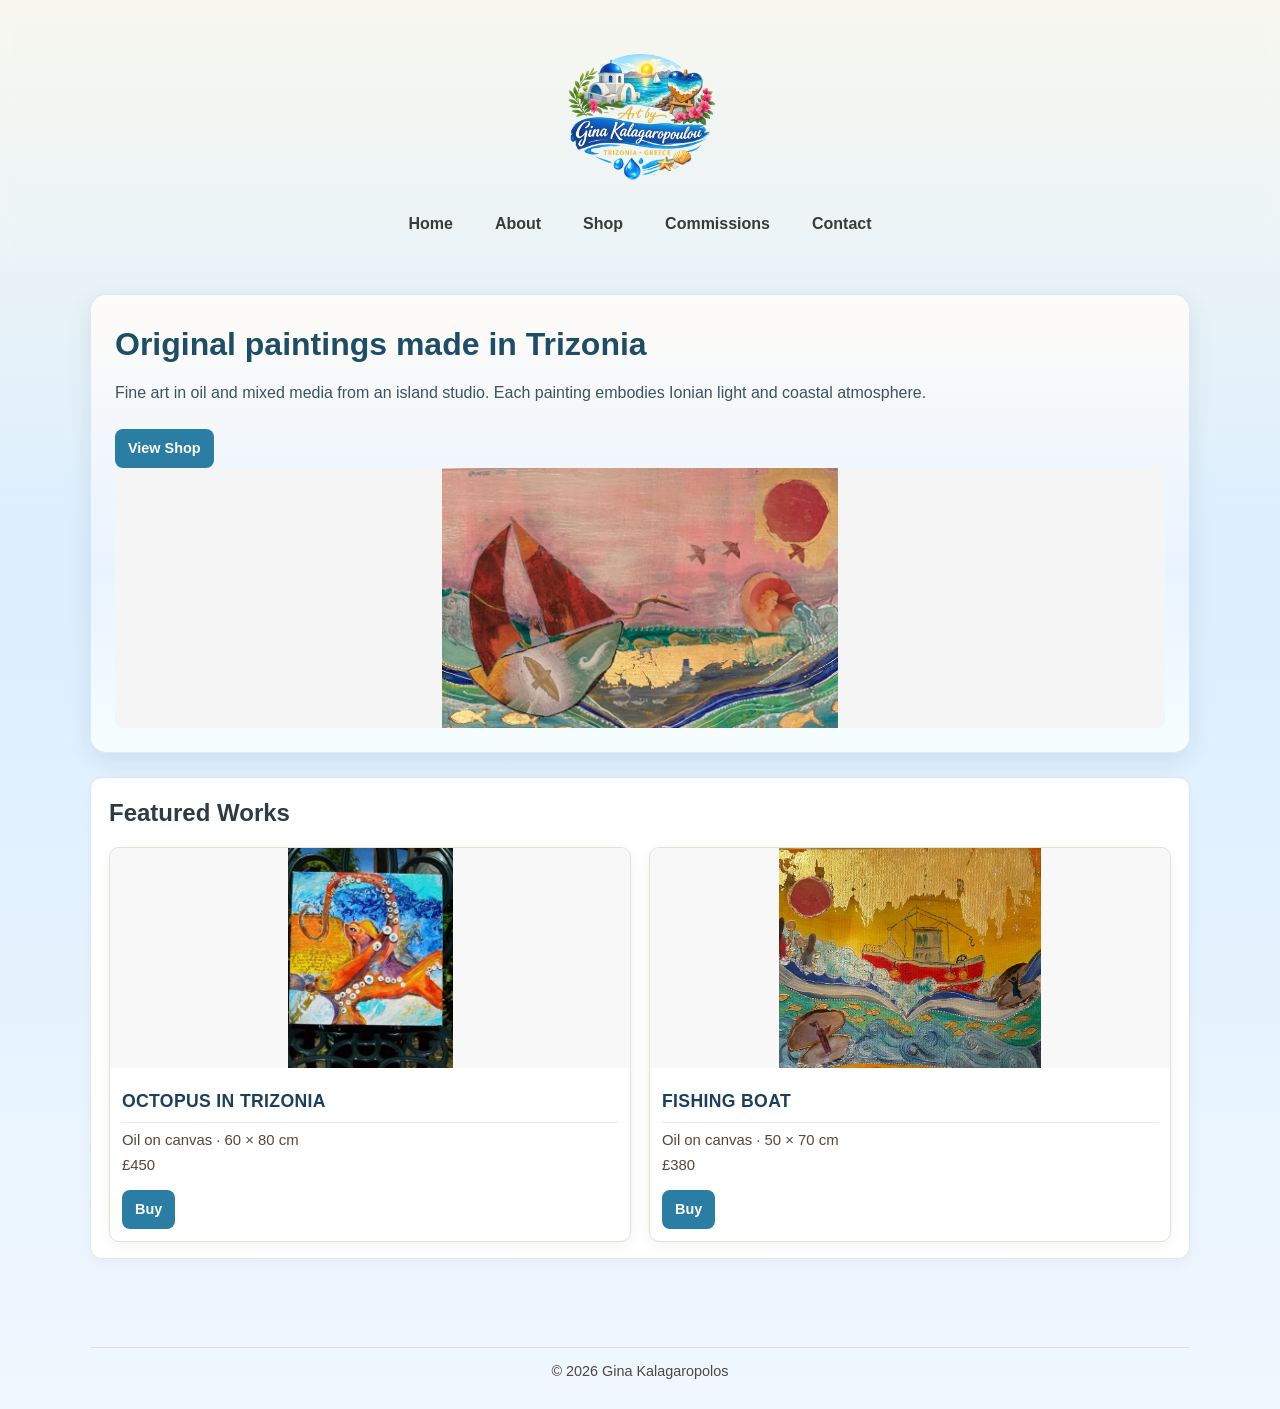
==== index.html @ 839daba5 "inital commit" ====
<!DOCTYPE html>
<html lang="en">
<head>
  <meta charset="UTF-8">
  <meta name="viewport" content="width=device-width, initial-scale=1.0">
  <title>Gina Kalagaropolos | Trizonia Paintings</title>
  <link rel="stylesheet" href="css/styles.css">
</head>
<body>
<header>
  <div class="header-inner log2-only">
    <img class="log2" src="images/logo/logo2.png" alt="Gina in Triz logo">
    <nav>
      <a href="index.html">Home</a>
      <a href="about.html">About</a>
      <a href="shop.html">Shop</a>
      <a href="commissions.html">Commissions</a>
      <a href="contact.html">Contact</a>
    </nav>
  </div>
</header>
<main>
  <section class="hero">
    <div class="hero-content">
      <h2>Original paintings made in Trizonia</h2>
      <p>Fine art in oil and mixed media from an island studio. Each painting embodies Ionian light and coastal atmosphere.</p>
      <a class="btn" href="shop.html">View Shop</a>
    </div>
    <div>
      <img class="hero-image" src="images/boats/sunset.jpg" alt="Beach sunset painting">
    </div>
  </section>
  <section class="section">
    <h2>Featured Works</h2>
    <div class="grid">
      <article class="card">
        <img src="images/octopuses/orange-1.jpg" alt="Octopus in Trizonia">
        <div class="card-body">
          <h3>Octopus in Trizonia</h3>
          <p>Oil on canvas · 60 × 80 cm</p>
          <p>£450</p>
          <a class="btn" href="#">Buy</a>
        </div>
      </article>
      <article class="card">
        <img src="images/boats/fishingboat.jpg" alt="Fishing Boat">
        <div class="card-body">
          <h3>Fishing Boat</h3>
          <p>Oil on canvas · 50 × 70 cm</p>
          <p>£380</p>
          <a class="btn" href="#">Buy</a>
        </div>
      </article>
    </div>
  </section>
</main>
<footer>&copy; 2026 Gina Kalagaropolos</footer>
</body>
</html>
---- css/styles.css ----
/* Reset */
* {
  box-sizing: border-box;
  margin: 0;
  padding: 0;
}

:root {
  --bg: #f8f3e8;
  --surface: #fffdf8;
  --text: #2e3b45;
  --muted: #6f6153;
  --primary: #2a7ea4;
  --primary-dark: #1e5880;
  --accent: #efb668;
  --border: #e8dfd5;
  --shadow: 0 8px 24px rgba(29, 56, 84, 0.1);
}

body {
  font-family: 'Inter', 'Segoe UI', Tahoma, Geneva, Verdana, sans-serif;
  line-height: 1.6;
  color: var(--text);
  background: linear-gradient(180deg, #f7f7ef 0%, #dbefff 40%, #f0f7ff 100%);
  min-height: 100vh;
}

header {
  text-align: center;
  padding: 18px 16px;
  background: transparent;
  border-bottom: none;
  position: sticky;
  top: 0;
  z-index: 20;
  backdrop-filter: blur(6px);
}

header h1 {
  font-size: clamp(1.4rem, 4vw, 1.7rem);
  letter-spacing: 0.4px;
  margin: 0;
  color: #1c4c62;
}

header p {
  color: #3b5868;
  font-size: 0.82rem;
  margin-top: 3px;
  margin-bottom: 0;
}

.brand {
  display: none;
}

.log2 {
  width: 160px;
  height: 160px;
  opacity: 0.94;
  filter: saturate(1.02);
  border-radius: 0;
  border: none;
  background: transparent;
  margin: 0 auto;
  display: block;
}

.log2-only {
  justify-content: center;
  padding: 16px 0 10px;
  background: transparent;
}

.log2-only nav { margin-top: 10px; }

nav {
  display: flex;
  justify-content: center;
  gap: 12px;
  flex-wrap: wrap;
  margin-top: 6px;
}

.log2-only .brand { display:none; }

.log2-only { justify-content: space-between; }

.log2-only .log2 { margin: 0 auto; }

nav a {
  display: inline-block;
  color: #3a3a3a;
  text-decoration: none;
  font-weight: 600;
  border: 1px solid transparent;
  border-radius: 999px;
  padding: 6px 14px;
  transition: all 0.2s ease;
}

nav a:hover,
nav a.active {
  background: #2a6f8f;
  color: #fff;
  border-color: #2a6f8f;
}

main {
  width: min(1100px, 94vw);
  margin: 22px auto;
  padding-bottom: 40px;
}

.grid {
  display: grid;
  grid-template-columns: repeat(auto-fit, minmax(260px, 1fr));
  gap: 18px;
  margin-top: 14px;
  align-items: start;
}

.hero {
  background: linear-gradient(180deg, #fefcf8 0%, #e9f3ff 60%, #f6feff 100%);
  border: 1px solid rgba(181, 210, 236, 0.45);
  border-radius: 16px;
  box-shadow: var(--shadow);
  padding: 24px;
  margin-bottom: 24px;
  position: relative;
  overflow: hidden;
}

.hero h2 {
  font-size: clamp(1.5rem, 4vw, 2rem);
  color: #1e4d66;
  margin-bottom: 10px;
}

.hero p {
  color: #3d535f;
  font-size: 1rem;
  margin-bottom: 14px;
}

.hero-image {
  width: 100%;
  max-height: 260px;
  border-radius: 8px;
  object-fit: contain;
  display: block;
  background: #f5f5f5;
}

.card img {
  width: 100%;
  height: 180px;
  object-fit: contain;
  background: #f8f8f8;
}

.hero-wave {
  position: absolute;
  bottom: 0;
  left: 0;
  width: 100%;
  height: 80px;
  overflow: hidden;
  line-height: 0;
}

.hero-wave svg {
  width: 100%;
  height: 100%;
  display: block;
}

.section {
  background: #fff;
  border: 1px solid #e2e7ee;
  border-radius: 12px;
  padding: 16px 18px;
  margin-bottom: 16px;
  box-shadow: 0 4px 14px rgba(0,0,0,0.04);
}
.section h3 {
  margin-top: 0;
  margin-bottom: 10px;
  font-size: 1.2rem;
  color: #1b3f5f;
  border-bottom: 1px solid #e6ecf4;
  padding-bottom: 6px;
  text-transform: uppercase;
  letter-spacing: 0.35px;
}

.section p {
  margin-top: 0;
  margin-bottom: 14px;
  color: #4f5661;
}

.section.highlight {
  background: linear-gradient(180deg, #fcfdff 0%, #eaf2ff 100%);
  border-color: #c8d8ec;
}

.section + .section {
  margin-top: 12px;
}

.section-card {
  background: var(--surface);
  border: 1px solid var(--border);
  border-radius: 12px;
  box-shadow: var(--shadow);
  margin-top: 18px;
  padding: 18px;
}

.section-card h2,
.section-card h3 {
  color: #223344;
  margin-bottom: 8px;
}

.section-card p,
.section-card li {
  color: #48403b;
  margin-bottom: 10px;
  font-size: 0.97rem;
}

.section-card ul {
  margin-left: 1rem;
  margin-top: 6px;
  list-style: disc;
}

.gallery {
  display: grid;
  grid-template-columns: repeat(auto-fit, minmax(260px, 1fr));
  gap: 18px;
  margin-top: 18px;
}

.artwork {
  background: #fff;
  border: 1px solid #f0e8dd;
  border-radius: 10px;
  box-shadow: 0 4px 14px rgba(0,0,0,0.05);
  overflow: hidden;
  transition: transform 0.2s ease, box-shadow 0.2s ease;
}

.artwork:hover {
  transform: translateY(-3px);
  box-shadow: 0 8px 24px rgba(0,0,0,0.1);
}

.artwork img {
  width: 100%;
  display: block;
  height: 170px;
  object-fit: contain;
  background: #f8f8f8;
}

.artwork-content {
  padding: 12px 14px 14px;
  text-align: left;
}

.artwork h3 {
  margin: 0 0 6px;
  font-size: 1.1rem;
  color: #1e3d53;
}

.artwork p {
  margin: 2px 0;
  color: #54473e;
  font-size: 0.93rem;
}

.card {
  background: #fff;
  border: 1px solid var(--border);
  border-radius: 10px;
  box-shadow: 0 4px 14px rgba(0,0,0,0.05);
  overflow: hidden;
  transition: transform 0.2s ease, box-shadow 0.2s ease;
}

.card:hover {
  transform: translateY(-3px);
  box-shadow: 0 8px 24px rgba(0,0,0,0.1);
}

.card img {
  width: 100%;
  height: 220px;
  object-fit: contain;
  background: #f8f8f8;
}

.card-body {
  padding: 12px;
}

.card h3 {
  font-size: 1.1rem;
  margin-bottom: 6px;
}

.card p {
  margin: 2px 0;
  color: #54473e;
  font-size: 0.93rem;
}

.btn {
  display: inline-block;
  margin-top: 10px;
  background: var(--primary);
  color: white;
  text-decoration: none;
  border-radius: 8px;
  padding: 8px 13px;
  font-size: 0.9rem;
  font-weight: 600;
  transition: background 0.2s ease;
}

.btn:hover { background: var(--primary-dark); }

footer {
  text-align: center;
  margin: 32px auto 14px;
  width: min(1100px, 94vw);
  padding: 12px 10px;
  border-top: 1px solid #e3ddd2;
  color: #4e473f;
  font-size: 0.9rem;
}

@media (max-width: 720px) {
  nav {
    gap: 8px;
  }
  .artwork img {
    height: 150px;
  }
}
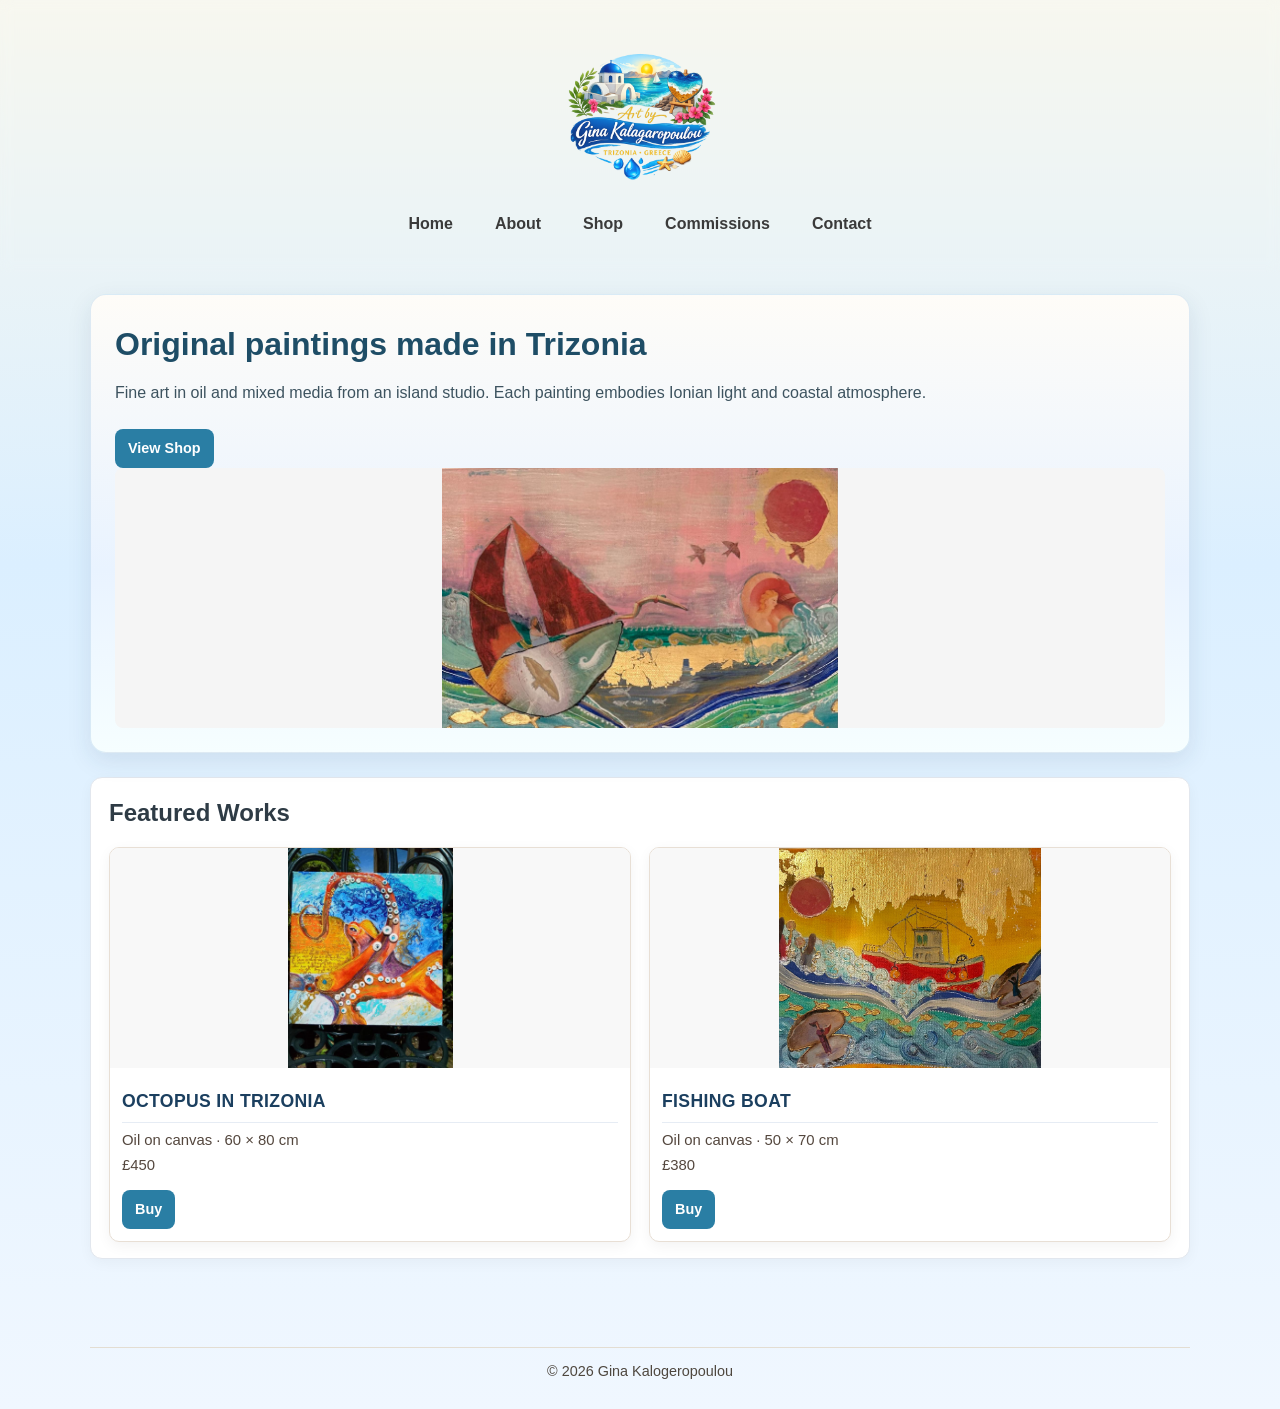
==== commit f876e01b: "updated Ginas name to correct" ====
--- a/index.html
+++ b/index.html
@@ -3,7 +3,7 @@
 <head>
   <meta charset="UTF-8">
   <meta name="viewport" content="width=device-width, initial-scale=1.0">
-  <title>Gina Kalagaropolos | Trizonia Paintings</title>
+  <title>Gina Kalogeropoulou | Trizonia Paintings</title>
   <link rel="stylesheet" href="css/styles.css">
 </head>
 <body>
@@ -54,6 +54,6 @@
     </div>
   </section>
 </main>
-<footer>&copy; 2026 Gina Kalagaropolos</footer>
+<footer>&copy; 2026 Gina Kalogeropoulou</footer>
 </body>
-</html>+</html>
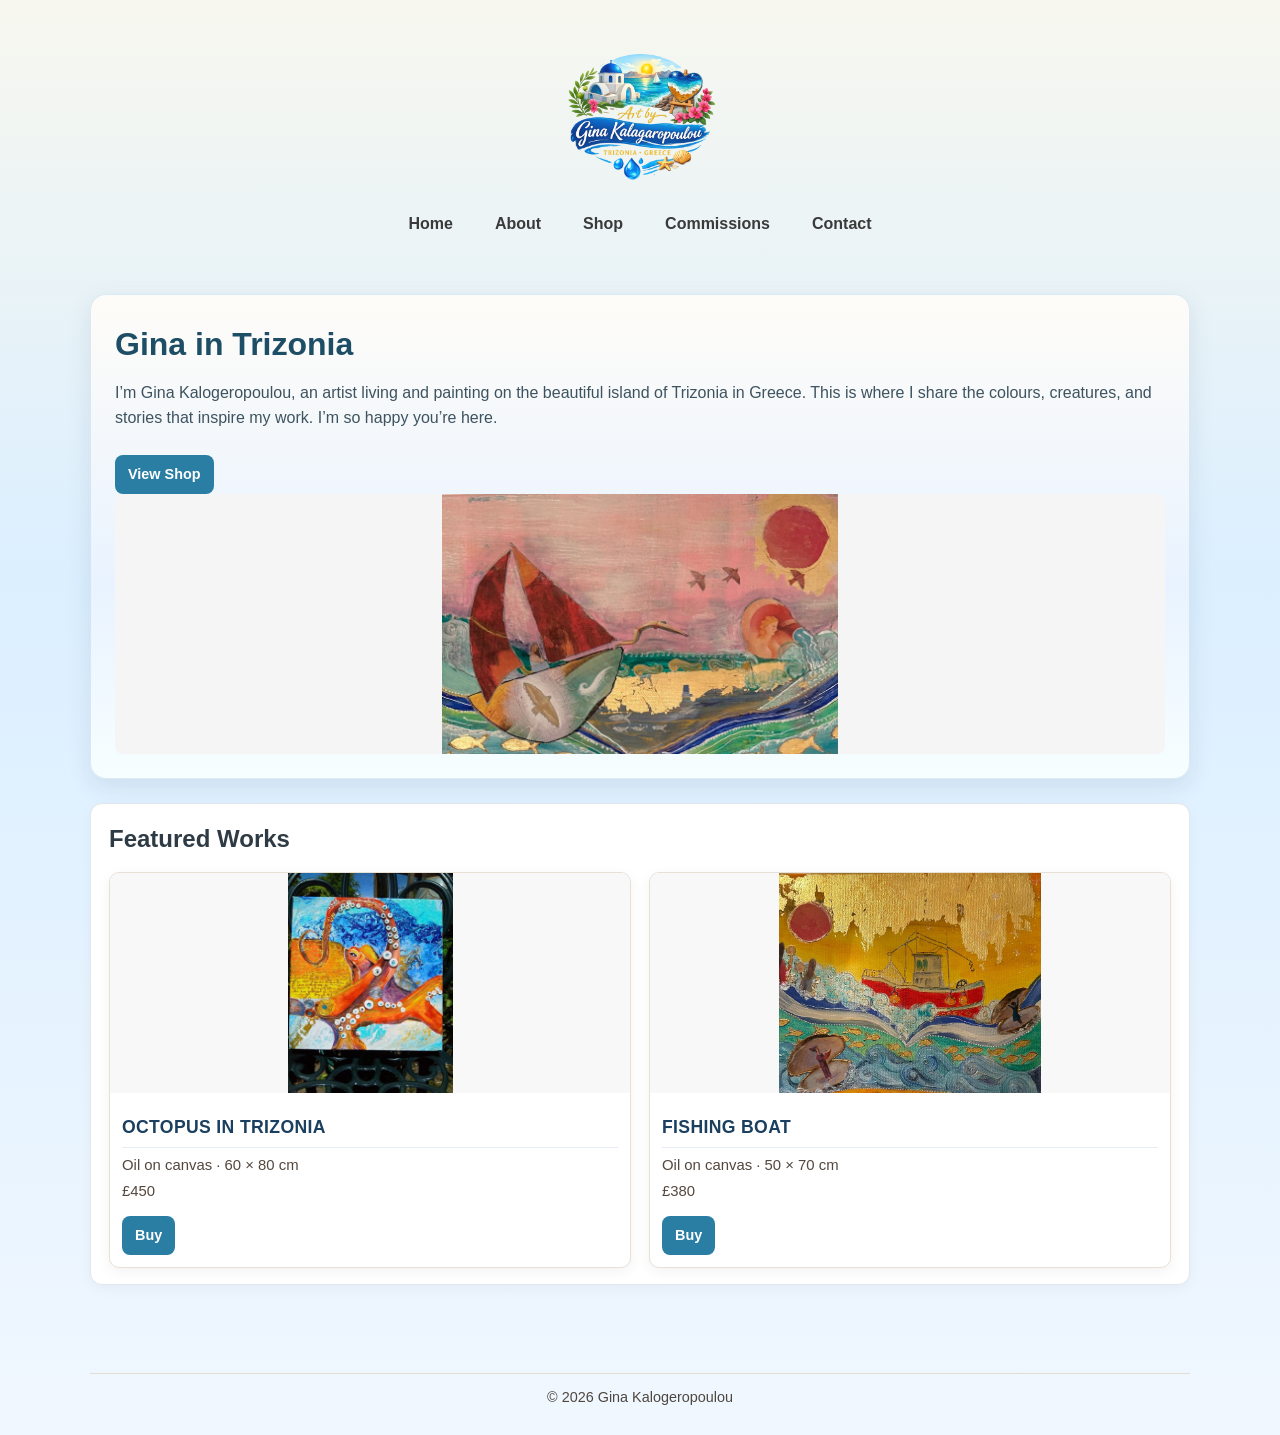
==== commit f77b3c16: "updated main writing" ====
--- a/index.html
+++ b/index.html
@@ -22,8 +22,9 @@
 <main>
   <section class="hero">
     <div class="hero-content">
-      <h2>Original paintings made in Trizonia</h2>
-      <p>Fine art in oil and mixed media from an island studio. Each painting embodies Ionian light and coastal atmosphere.</p>
+      <h2>Gina in Trizonia</h2>
+      <p>I’m Gina Kalogeropoulou, an artist living and painting on the beautiful island of Trizonia in Greece. This is where I share the colours, creatures, and stories that inspire my work. I’m so happy you’re here.
+</p>
       <a class="btn" href="shop.html">View Shop</a>
     </div>
     <div>
--- a/css/styles.css
+++ b/css/styles.css
@@ -30,10 +30,10 @@
   padding: 18px 16px;
   background: transparent;
   border-bottom: none;
-  position: sticky;
-  top: 0;
-  z-index: 20;
-  backdrop-filter: blur(6px);
+  position: static;
+  top: auto;
+  z-index: auto;
+  backdrop-filter: none;
 }
 
 header h1 {
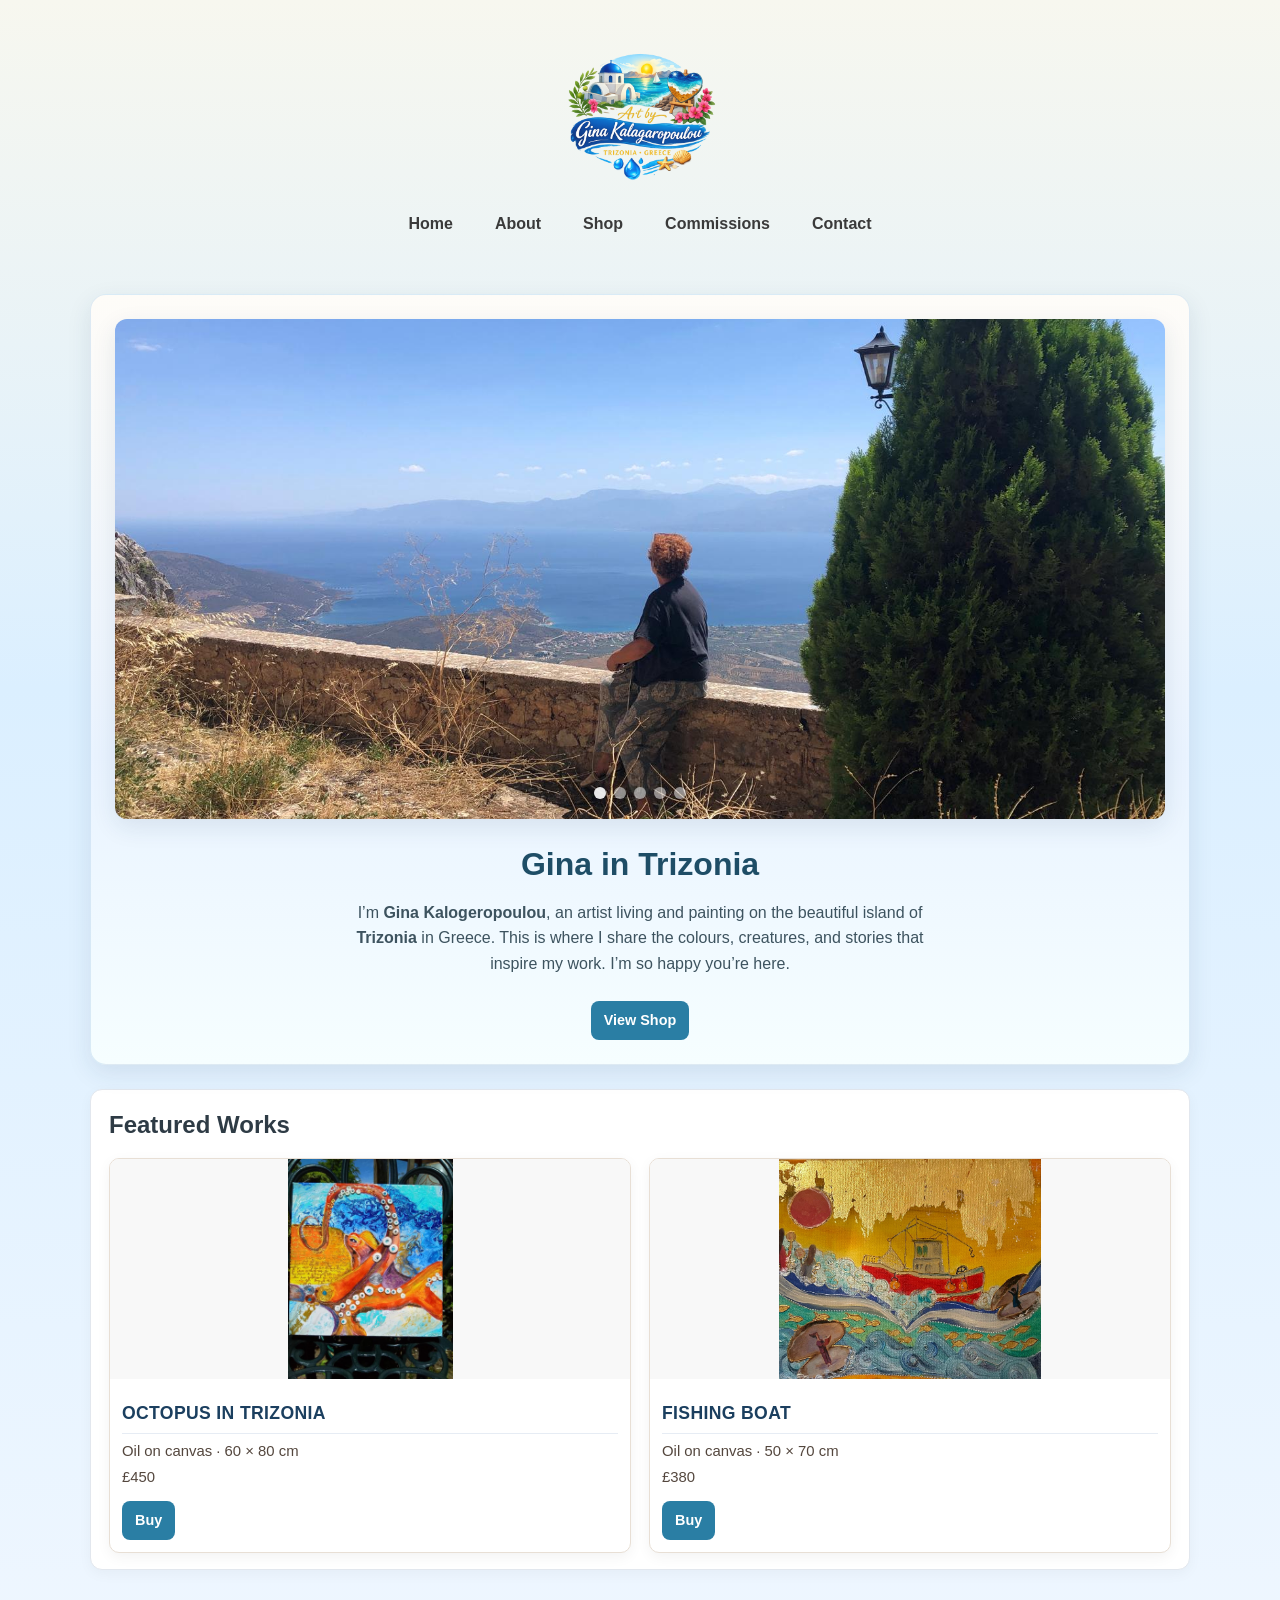
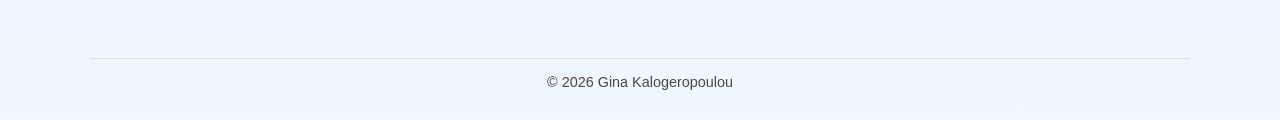
==== commit 09a4de08: "added triz pictures scrolling" ====
--- a/index.html
+++ b/index.html
@@ -21,14 +21,35 @@
 </header>
 <main>
   <section class="hero">
+    <div class="carousel-container">
+      <div class="carousel-slide active">
+        <img src="images/trizonia/gina-triz.jpg" alt="Gina in Trizonia">
+      </div>
+      <div class="carousel-slide">
+        <img src="images/trizonia/gini-art-2.jpg" alt="Gina's art in Trizonia">
+      </div>
+      <div class="carousel-slide">
+        <img src="images/trizonia/gini-art.jpg" alt="Gina's art">
+      </div>
+      <div class="carousel-slide">
+        <img src="images/trizonia/triz-2.jpg" alt="Trizonia landscape">
+      </div>
+      <div class="carousel-slide">
+        <img src="images/trizonia/triz.jpg" alt="Trizonia island">
+      </div>
+      <div class="carousel-dots">
+        <div class="carousel-dot active" data-slide="0"></div>
+        <div class="carousel-dot" data-slide="1"></div>
+        <div class="carousel-dot" data-slide="2"></div>
+        <div class="carousel-dot" data-slide="3"></div>
+        <div class="carousel-dot" data-slide="4"></div>
+      </div>
+    </div>
     <div class="hero-content">
       <h2>Gina in Trizonia</h2>
-      <p>I’m Gina Kalogeropoulou, an artist living and painting on the beautiful island of Trizonia in Greece. This is where I share the colours, creatures, and stories that inspire my work. I’m so happy you’re here.
+      <p>I’m <b>Gina Kalogeropoulou</b>, an artist living and painting on the beautiful island of <b>Trizonia</b> in Greece. This is where I share the colours, creatures, and stories that inspire my work. I’m so happy you’re here.
 </p>
       <a class="btn" href="shop.html">View Shop</a>
-    </div>
-    <div>
-      <img class="hero-image" src="images/boats/sunset.jpg" alt="Beach sunset painting">
     </div>
   </section>
   <section class="section">
@@ -56,5 +77,54 @@
   </section>
 </main>
 <footer>&copy; 2026 Gina Kalogeropoulou</footer>
+<script>
+  document.addEventListener('DOMContentLoaded', function() {
+    const slides = document.querySelectorAll('.carousel-slide');
+    const dots = document.querySelectorAll('.carousel-dot');
+    let currentSlide = 0;
+    let slideInterval;
+
+    function showSlide(index) {
+      // Hide all slides
+      slides.forEach(slide => slide.classList.remove('active'));
+      dots.forEach(dot => dot.classList.remove('active'));
+
+      // Show current slide
+      slides[index].classList.add('active');
+      dots[index].classList.add('active');
+      currentSlide = index;
+    }
+
+    function nextSlide() {
+      currentSlide = (currentSlide + 1) % slides.length;
+      showSlide(currentSlide);
+    }
+
+    function startAutoSlide() {
+      slideInterval = setInterval(nextSlide, 4000); // Change slide every 4 seconds
+    }
+
+    function stopAutoSlide() {
+      clearInterval(slideInterval);
+    }
+
+    // Add click event listeners to dots
+    dots.forEach((dot, index) => {
+      dot.addEventListener('click', () => {
+        stopAutoSlide();
+        showSlide(index);
+        startAutoSlide(); // Restart auto-sliding after manual interaction
+      });
+    });
+
+    // Start the carousel
+    startAutoSlide();
+
+    // Pause on hover
+    const carousel = document.querySelector('.carousel-container');
+    carousel.addEventListener('mouseenter', stopAutoSlide);
+    carousel.addEventListener('mouseleave', startAutoSlide);
+  });
+</script>
 </body>
 </html>
--- a/css/styles.css
+++ b/css/styles.css
@@ -129,6 +129,9 @@
   margin-bottom: 24px;
   position: relative;
   overflow: hidden;
+  display: flex;
+  flex-direction: column;
+  gap: 20px;
 }
 
 .hero h2 {
@@ -141,6 +144,12 @@
   color: #3d535f;
   font-size: 1rem;
   margin-bottom: 14px;
+}
+
+.hero-content {
+  text-align: center;
+  max-width: 600px;
+  margin: 0 auto;
 }
 
 .hero-image {
@@ -344,6 +353,58 @@
   font-size: 0.9rem;
 }
 
+/* Carousel styles */
+.carousel-container {
+  position: relative;
+  width: 100%;
+  height: 500px;
+  overflow: hidden;
+  border-radius: 12px;
+  box-shadow: var(--shadow);
+}
+
+.carousel-slide {
+  position: absolute;
+  top: 0;
+  left: 0;
+  width: 100%;
+  height: 100%;
+  opacity: 0;
+  transition: opacity 1s ease-in-out;
+}
+
+.carousel-slide.active {
+  opacity: 1;
+}
+
+.carousel-slide img {
+  width: 100%;
+  height: 100%;
+  object-fit: cover;
+}
+
+.carousel-dots {
+  position: absolute;
+  bottom: 20px;
+  left: 50%;
+  transform: translateX(-50%);
+  display: flex;
+  gap: 8px;
+}
+
+.carousel-dot {
+  width: 12px;
+  height: 12px;
+  border-radius: 50%;
+  background: rgba(255, 255, 255, 0.5);
+  cursor: pointer;
+  transition: background 0.3s ease;
+}
+
+.carousel-dot.active {
+  background: rgba(255, 255, 255, 0.9);
+}
+
 @media (max-width: 720px) {
   nav {
     gap: 8px;
